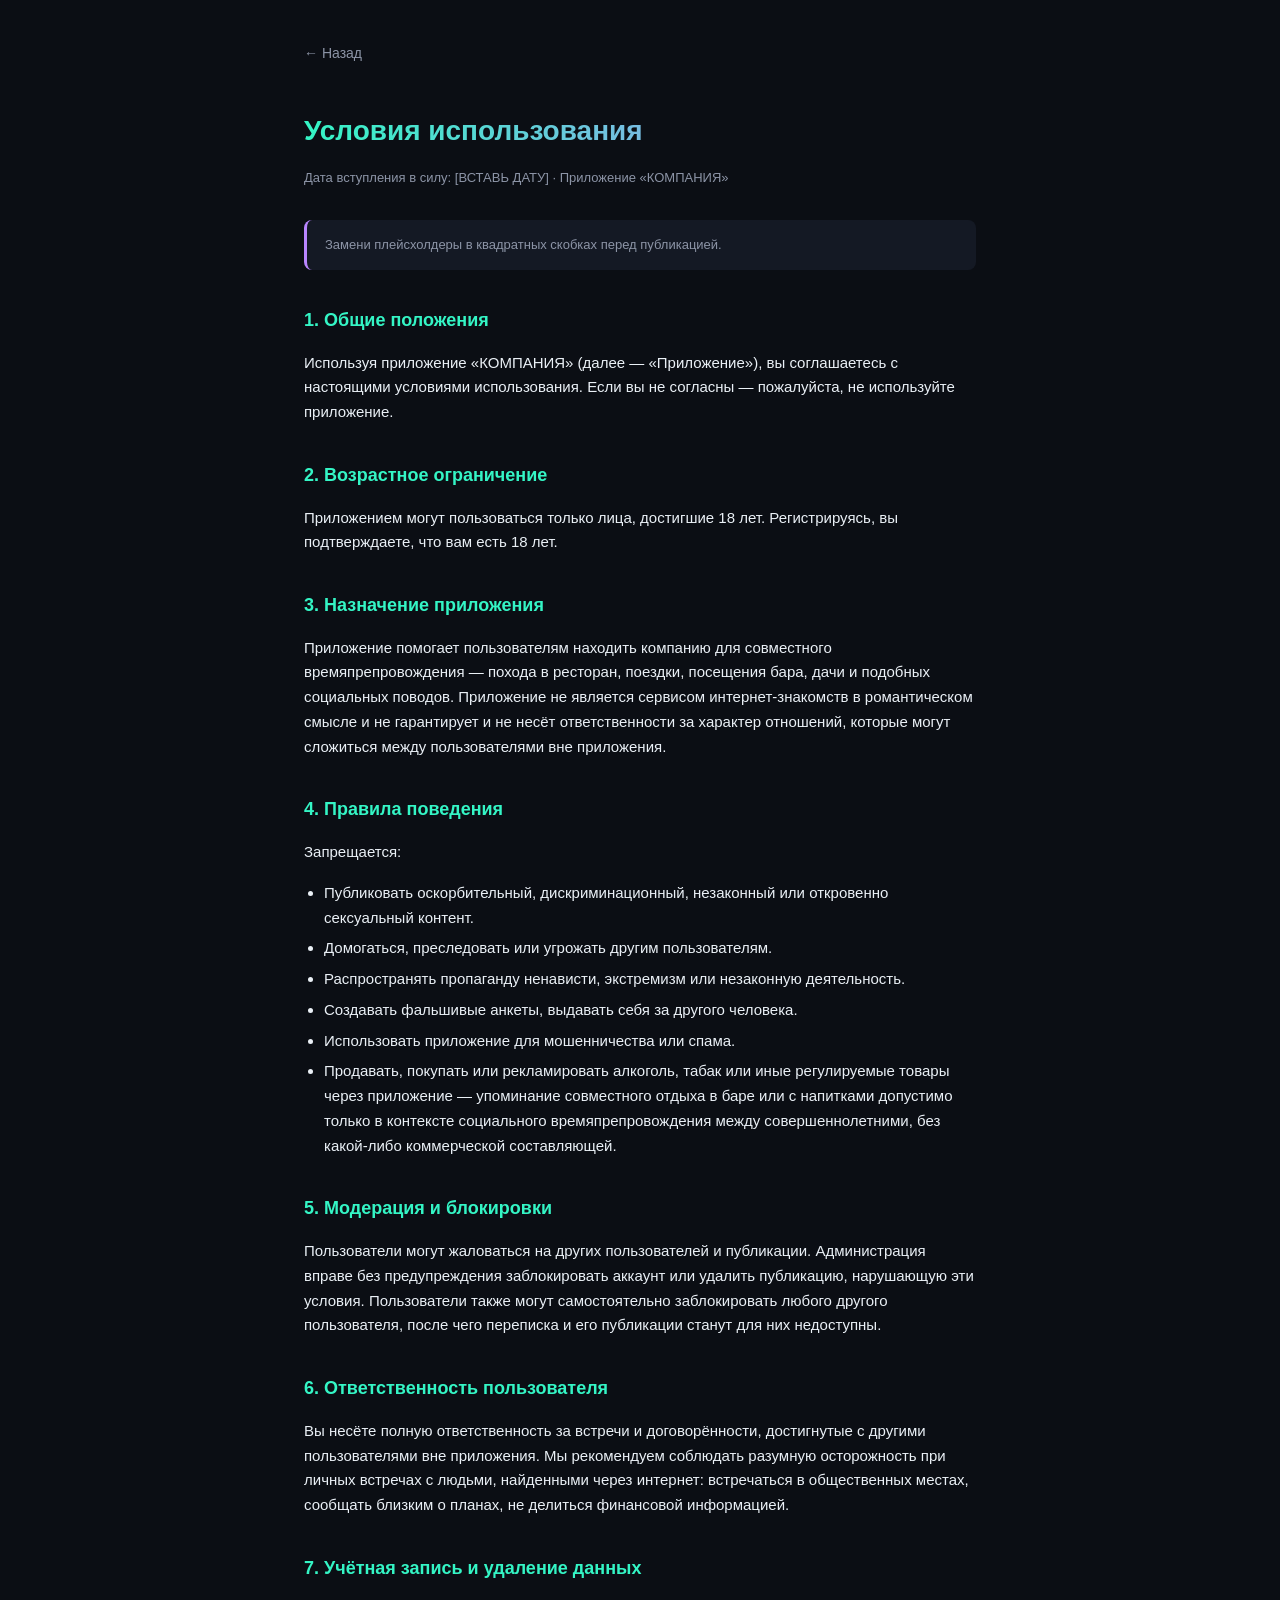
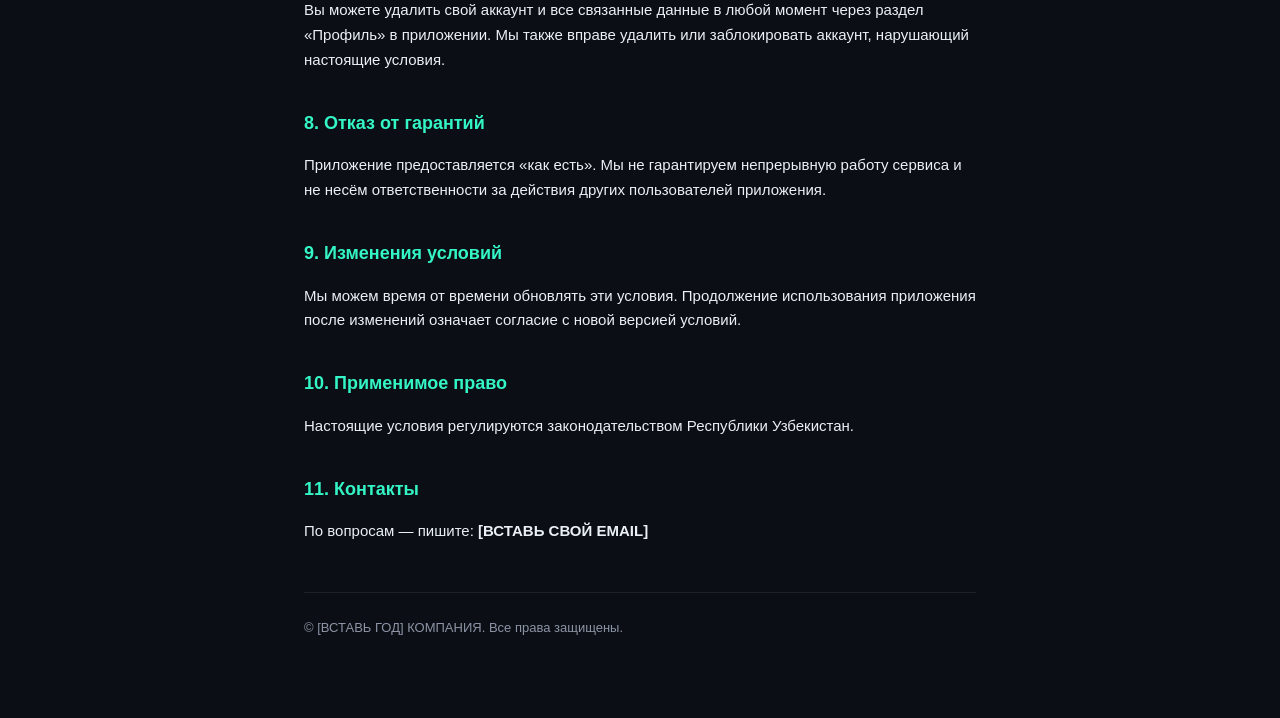
==== terms.html @ 591c6ade "Add files via upload" ====
<!DOCTYPE html>
<html lang="ru">
<head>
<meta charset="UTF-8">
<meta name="viewport" content="width=device-width, initial-scale=1.0">
<title>Условия использования — КОМПАНИЯ</title>
<link rel="stylesheet" href="style.css">
</head>
<body>
<div class="wrap">
  <a class="back" href="index.html">← Назад</a>
  <h1>Условия использования</h1>
  <p class="updated">Дата вступления в силу: [ВСТАВЬ ДАТУ] · Приложение «КОМПАНИЯ»</p>

  <div class="note">
    Замени плейсхолдеры в квадратных скобках перед публикацией.
  </div>

  <h2>1. Общие положения</h2>
  <p>
    Используя приложение «КОМПАНИЯ» (далее — «Приложение»), вы соглашаетесь
    с настоящими условиями использования. Если вы не согласны — пожалуйста,
    не используйте приложение.
  </p>

  <h2>2. Возрастное ограничение</h2>
  <p>
    Приложением могут пользоваться только лица, достигшие 18 лет. Регистрируясь,
    вы подтверждаете, что вам есть 18 лет.
  </p>

  <h2>3. Назначение приложения</h2>
  <p>
    Приложение помогает пользователям находить компанию для совместного
    времяпрепровождения — похода в ресторан, поездки, посещения бара, дачи
    и подобных социальных поводов. Приложение не является сервисом
    интернет-знакомств в романтическом смысле и не гарантирует и не несёт
    ответственности за характер отношений, которые могут сложиться между
    пользователями вне приложения.
  </p>

  <h2>4. Правила поведения</h2>
  <p>Запрещается:</p>
  <ul>
    <li>Публиковать оскорбительный, дискриминационный, незаконный или откровенно сексуальный контент.</li>
    <li>Домогаться, преследовать или угрожать другим пользователям.</li>
    <li>Распространять пропаганду ненависти, экстремизм или незаконную деятельность.</li>
    <li>Создавать фальшивые анкеты, выдавать себя за другого человека.</li>
    <li>Использовать приложение для мошенничества или спама.</li>
    <li>Продавать, покупать или рекламировать алкоголь, табак или иные регулируемые товары через приложение — упоминание совместного отдыха в баре или с напитками допустимо только в контексте социального времяпрепровождения между совершеннолетними, без какой-либо коммерческой составляющей.</li>
  </ul>

  <h2>5. Модерация и блокировки</h2>
  <p>
    Пользователи могут жаловаться на других пользователей и публикации.
    Администрация вправе без предупреждения заблокировать аккаунт или
    удалить публикацию, нарушающую эти условия. Пользователи также могут
    самостоятельно заблокировать любого другого пользователя, после чего
    переписка и его публикации станут для них недоступны.
  </p>

  <h2>6. Ответственность пользователя</h2>
  <p>
    Вы несёте полную ответственность за встречи и договорённости, достигнутые
    с другими пользователями вне приложения. Мы рекомендуем соблюдать разумную
    осторожность при личных встречах с людьми, найденными через интернет:
    встречаться в общественных местах, сообщать близким о планах, не делиться
    финансовой информацией.
  </p>

  <h2>7. Учётная запись и удаление данных</h2>
  <p>
    Вы можете удалить свой аккаунт и все связанные данные в любой момент
    через раздел «Профиль» в приложении. Мы также вправе удалить или
    заблокировать аккаунт, нарушающий настоящие условия.
  </p>

  <h2>8. Отказ от гарантий</h2>
  <p>
    Приложение предоставляется «как есть». Мы не гарантируем непрерывную
    работу сервиса и не несём ответственности за действия других
    пользователей приложения.
  </p>

  <h2>9. Изменения условий</h2>
  <p>
    Мы можем время от времени обновлять эти условия. Продолжение
    использования приложения после изменений означает согласие с новой
    версией условий.
  </p>

  <h2>10. Применимое право</h2>
  <p>
    Настоящие условия регулируются законодательством Республики Узбекистан.
  </p>

  <h2>11. Контакты</h2>
  <p>По вопросам — пишите: <strong>[ВСТАВЬ СВОЙ EMAIL]</strong></p>

  <footer>© [ВСТАВЬ ГОД] КОМПАНИЯ. Все права защищены.</footer>
</div>
</body>
</html>
---- style.css ----
:root {
  --bg: #0B0E14;
  --surface: #141924;
  --teal: #34F5C5;
  --purple: #B985FF;
  --text: #EAF0F6;
  --text-sec: #8C94A6;
}
* { box-sizing: border-box; }
body {
  margin: 0;
  background: var(--bg);
  color: var(--text);
  font-family: -apple-system, BlinkMacSystemFont, 'Segoe UI', Roboto, sans-serif;
  line-height: 1.65;
}
.wrap {
  max-width: 720px;
  margin: 0 auto;
  padding: 40px 24px 80px;
}
a.back {
  color: var(--text-sec);
  text-decoration: none;
  font-size: 14px;
  display: inline-block;
  margin-bottom: 24px;
}
h1 {
  background: linear-gradient(90deg, var(--teal), var(--purple));
  -webkit-background-clip: text;
  background-clip: text;
  color: transparent;
  font-size: 28px;
  margin-bottom: 4px;
}
.updated { color: var(--text-sec); font-size: 13px; margin-bottom: 32px; }
h2 {
  font-size: 18px;
  color: var(--teal);
  margin-top: 36px;
  margin-bottom: 10px;
}
p, li { color: var(--text); font-size: 15px; }
ul { padding-left: 20px; }
li { margin-bottom: 6px; }
.note {
  background: var(--surface);
  border-left: 3px solid var(--purple);
  padding: 14px 18px;
  border-radius: 8px;
  font-size: 13px;
  color: var(--text-sec);
  margin: 20px 0;
}
footer {
  margin-top: 48px;
  padding-top: 24px;
  border-top: 1px solid rgba(255,255,255,0.08);
  color: var(--text-sec);
  font-size: 13px;
}
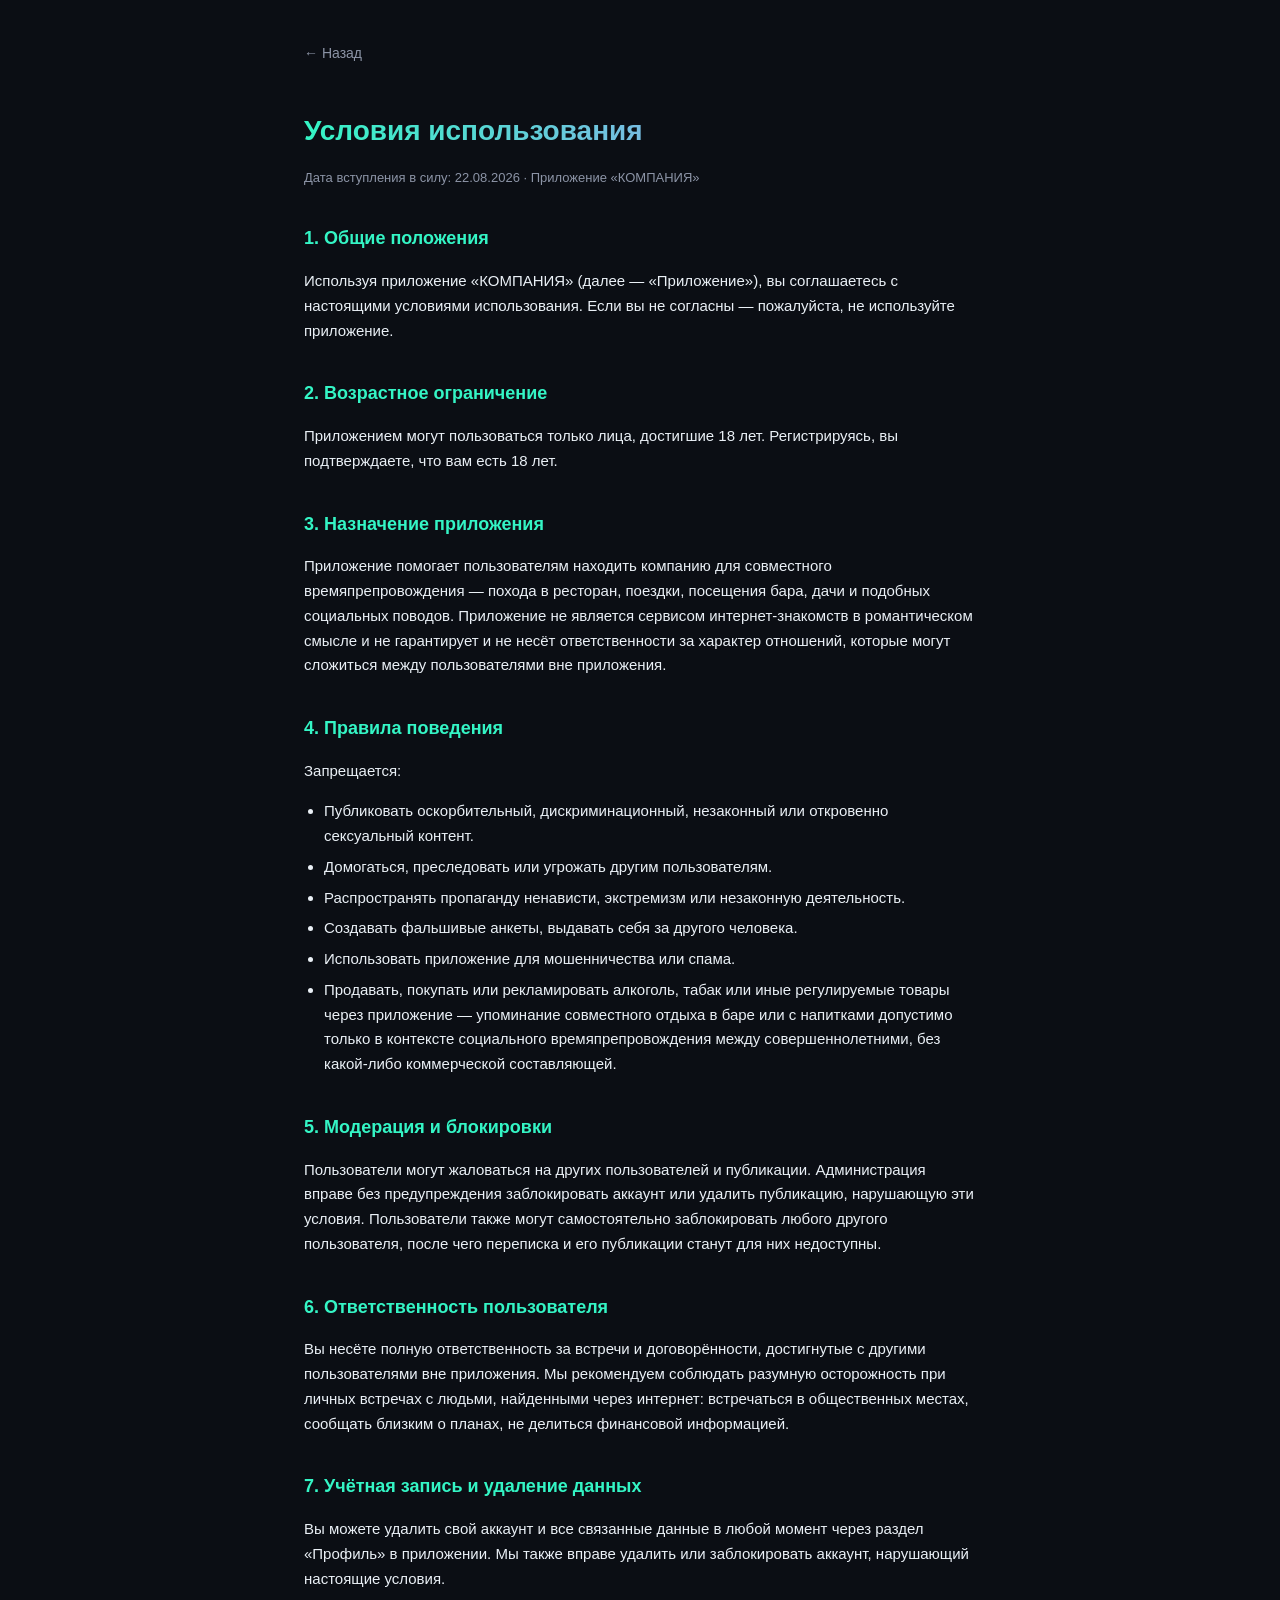
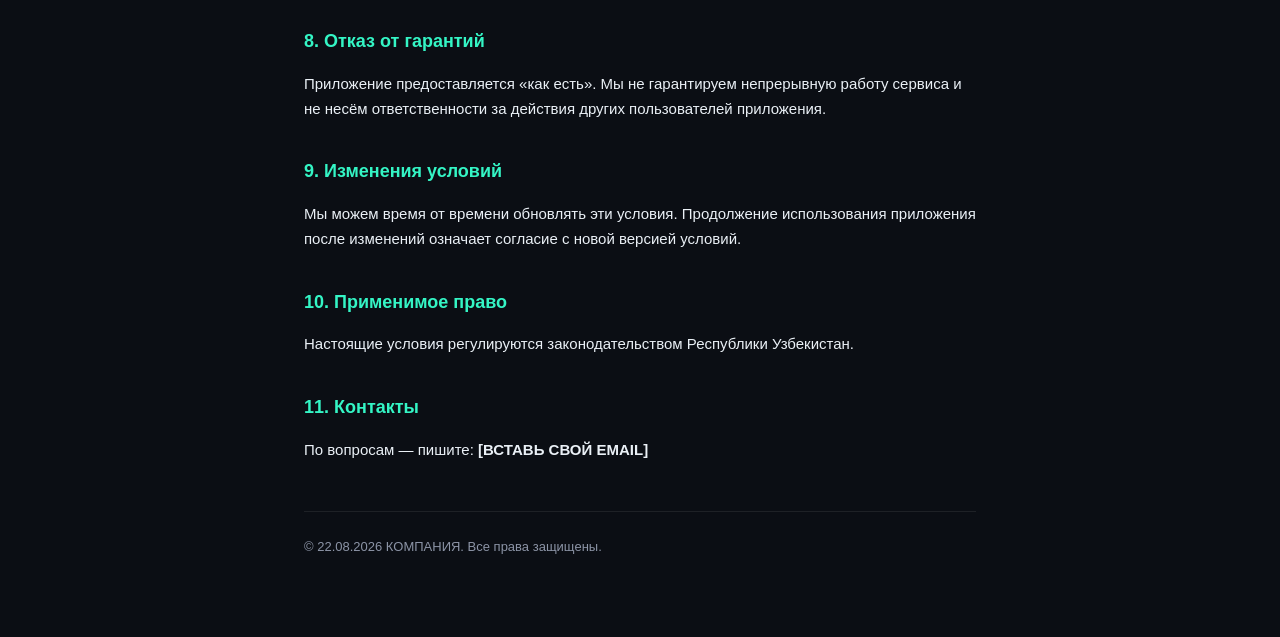
==== commit 5ca30969: "Update terms.html" ====
--- a/terms.html
+++ b/terms.html
@@ -10,11 +10,7 @@
 <div class="wrap">
   <a class="back" href="index.html">← Назад</a>
   <h1>Условия использования</h1>
-  <p class="updated">Дата вступления в силу: [ВСТАВЬ ДАТУ] · Приложение «КОМПАНИЯ»</p>
-
-  <div class="note">
-    Замени плейсхолдеры в квадратных скобках перед публикацией.
-  </div>
+  <p class="updated">Дата вступления в силу: 22.08.2026 · Приложение «КОМПАНИЯ»</p>
 
   <h2>1. Общие положения</h2>
   <p>
@@ -97,7 +93,7 @@
   <h2>11. Контакты</h2>
   <p>По вопросам — пишите: <strong>[ВСТАВЬ СВОЙ EMAIL]</strong></p>
 
-  <footer>© [ВСТАВЬ ГОД] КОМПАНИЯ. Все права защищены.</footer>
+  <footer>© 22.08.2026 КОМПАНИЯ. Все права защищены.</footer>
 </div>
 </body>
 </html>
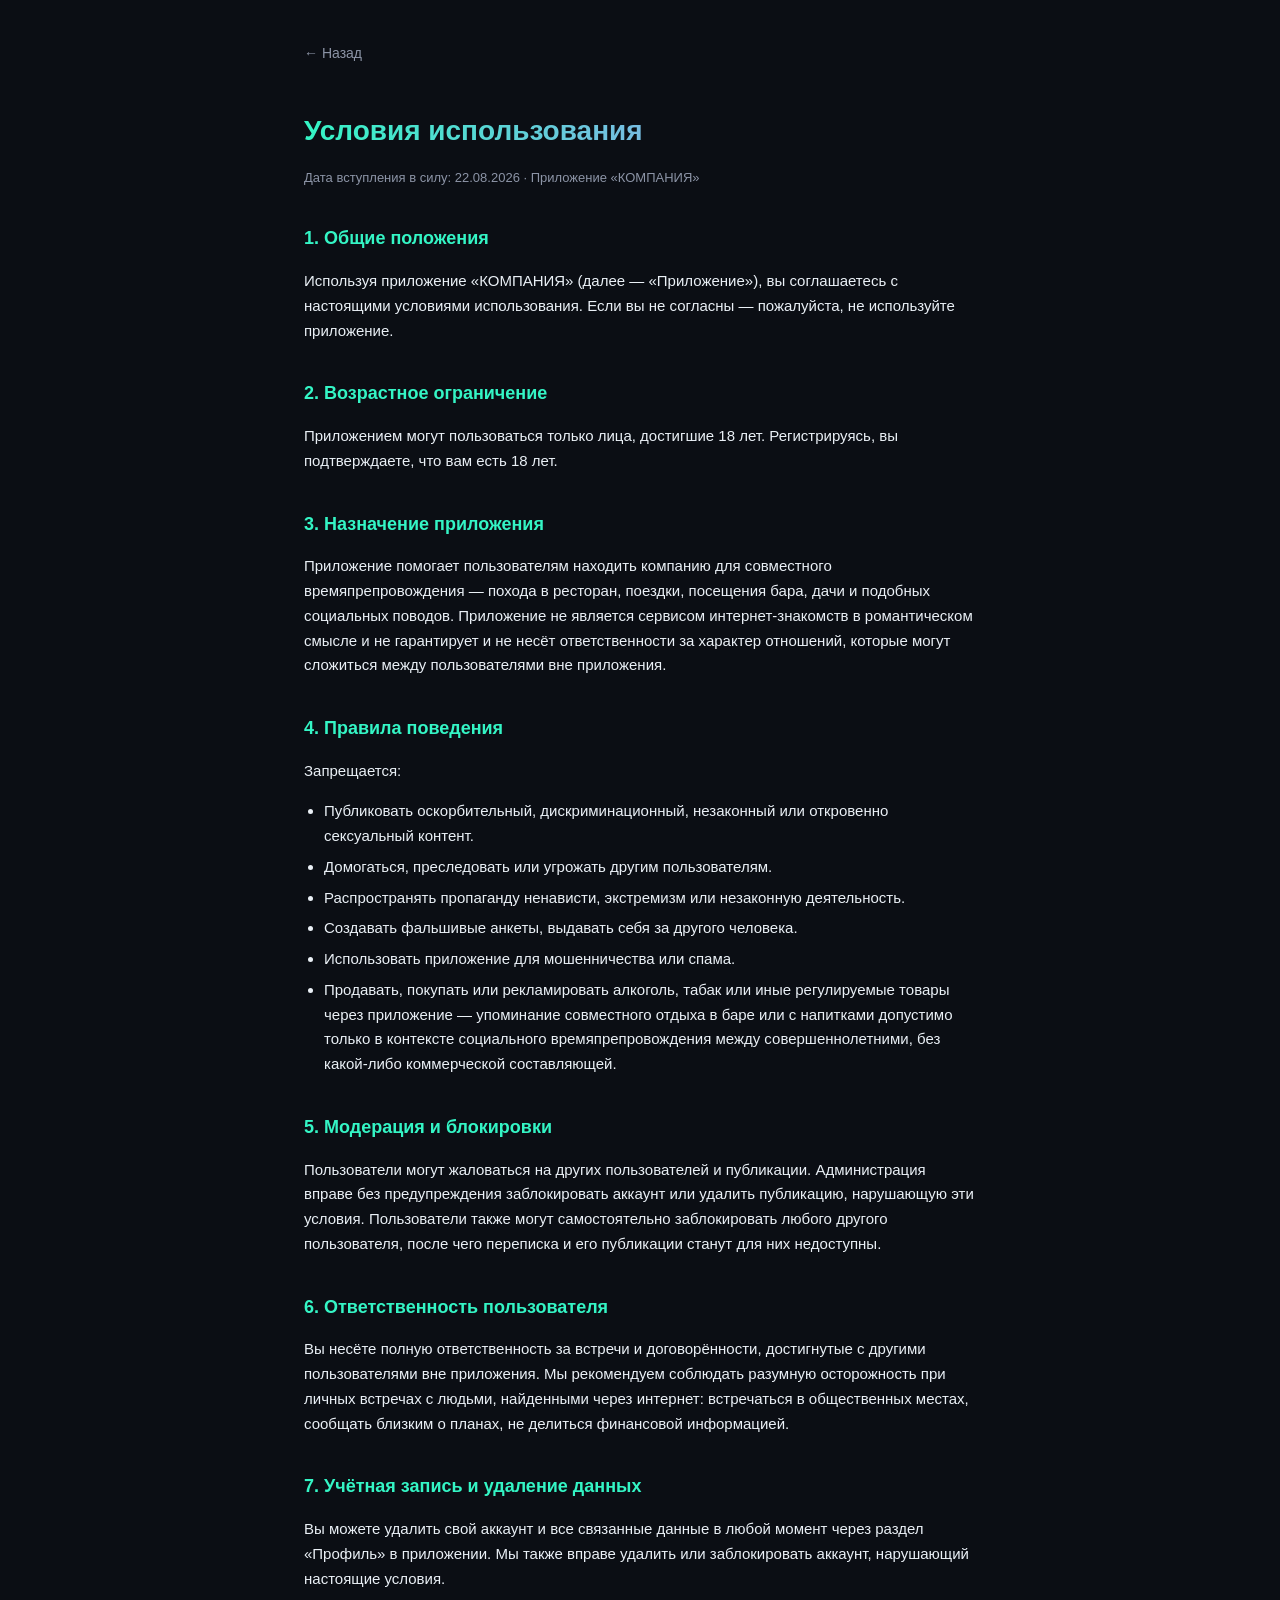
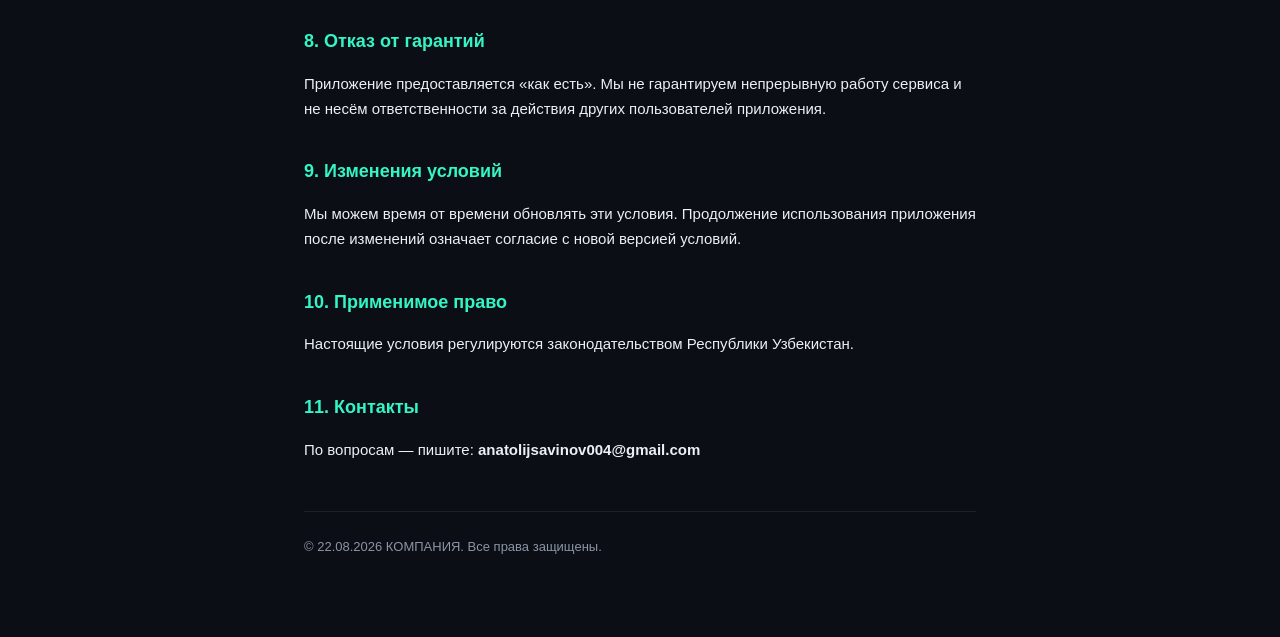
==== commit 3efd6337: "Update terms.html" ====
--- a/terms.html
+++ b/terms.html
@@ -91,7 +91,7 @@
   </p>
 
   <h2>11. Контакты</h2>
-  <p>По вопросам — пишите: <strong>[ВСТАВЬ СВОЙ EMAIL]</strong></p>
+  <p>По вопросам — пишите: <strong>anatolijsavinov004@gmail.com</strong></p>
 
   <footer>© 22.08.2026 КОМПАНИЯ. Все права защищены.</footer>
 </div>
